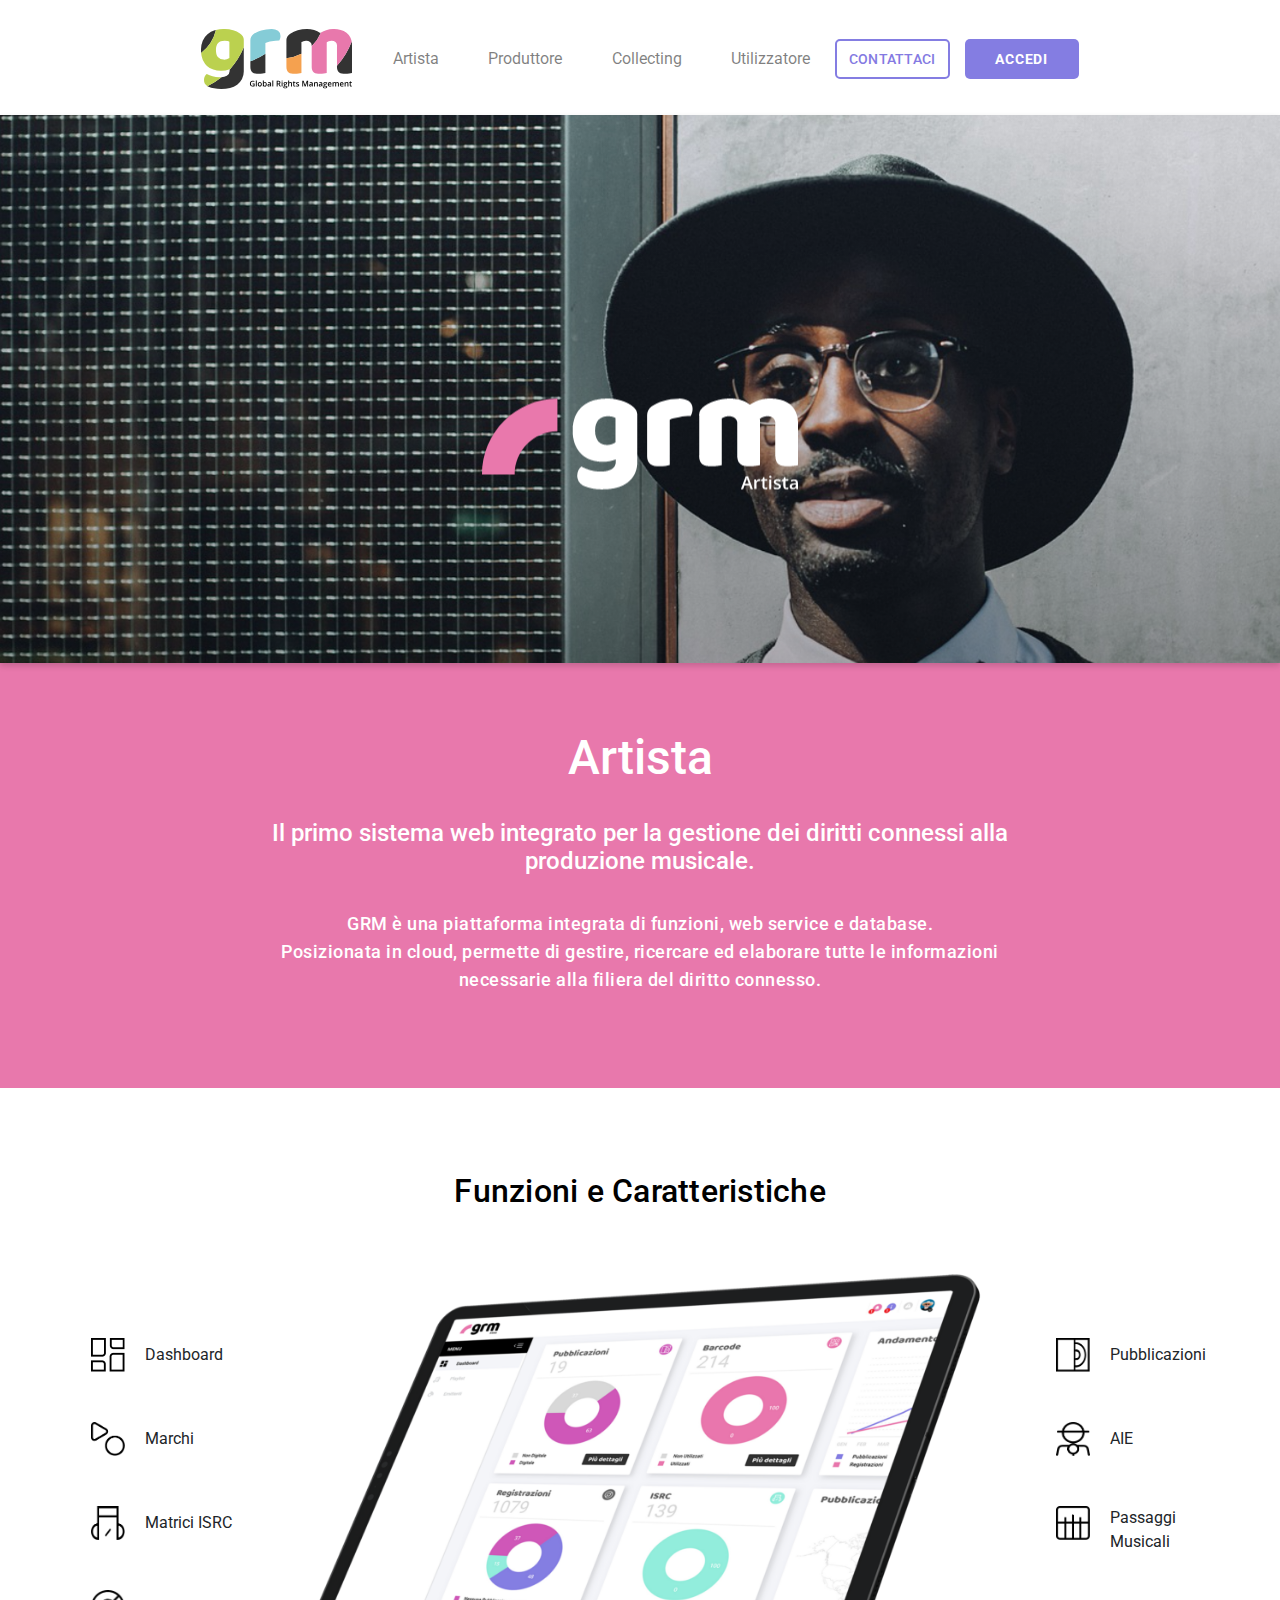
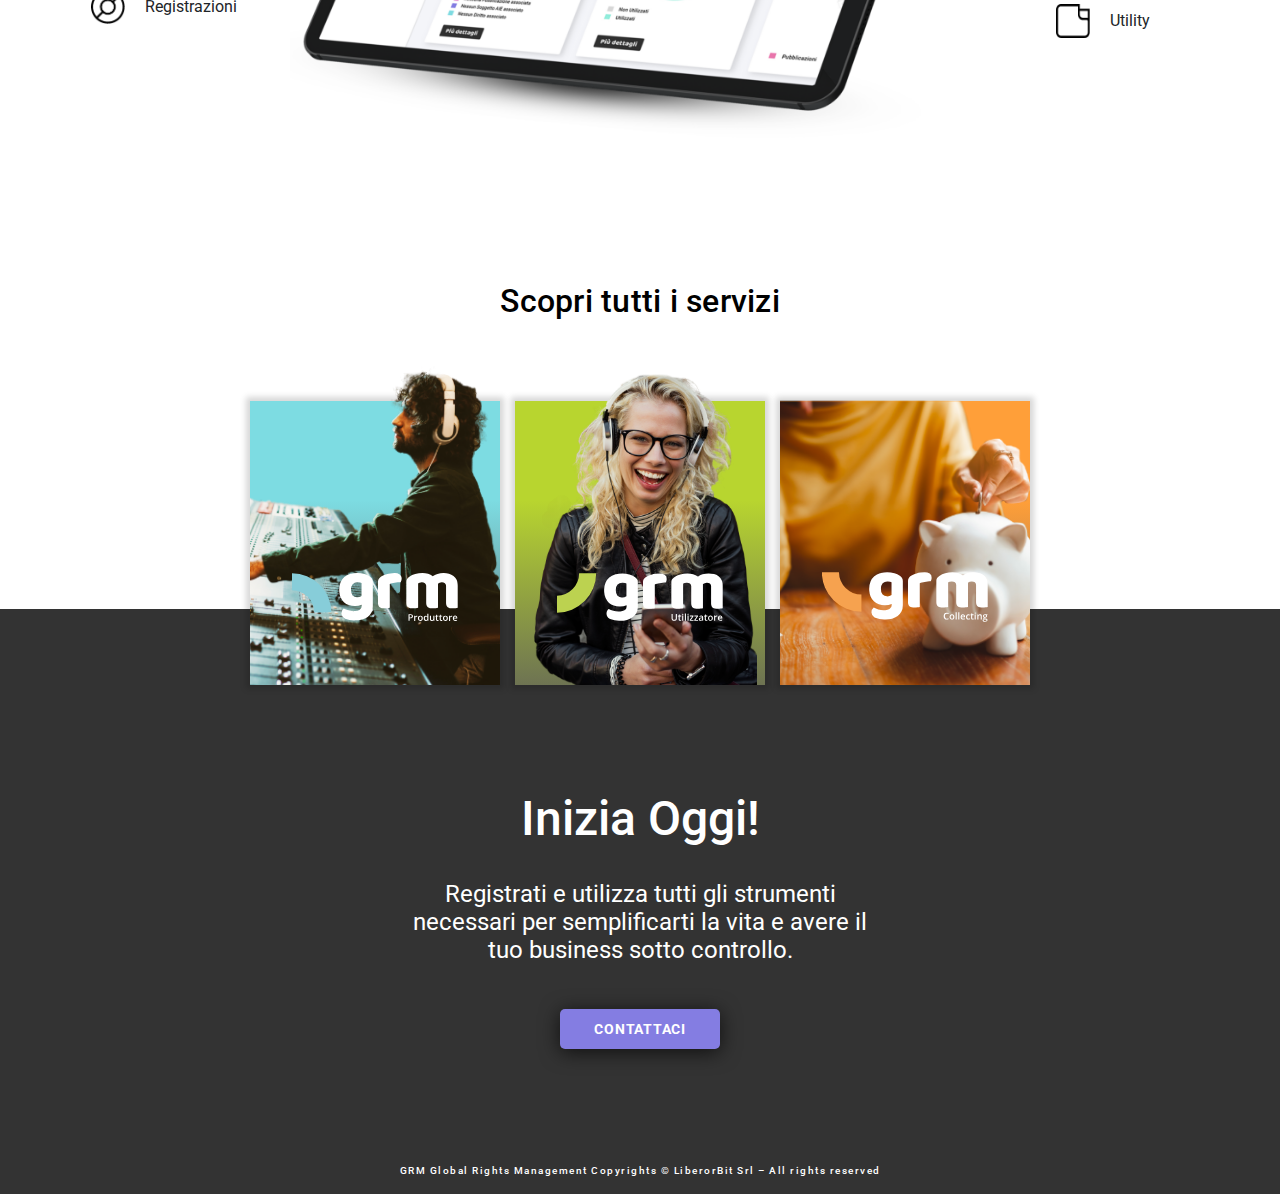
==== artista.html @ 09d43030 "Add files via upload" ====
<!DOCTYPE html>
<html lang="en">
  <head>
    <!-- Required meta tags -->
    <meta charset="utf-8" />
    <meta
      name="viewport"
      content="width=device-width, initial-scale=1, shrink-to-fit=no"
    />

    <!-- Bootstrap CSS -->
    <link
      rel="stylesheet"
      href="https://stackpath.bootstrapcdn.com/bootstrap/4.4.1/css/bootstrap.min.css"
      integrity="sha384-Vkoo8x4CGsO3+Hhxv8T/Q5PaXtkKtu6ug5TOeNV6gBiFeWPGFN9MuhOf23Q9Ifjh"
      crossorigin="anonymous"
    />

    <!-- CSS -->
    <link rel="stylesheet" href="css/style.css" />

    <!-- GOOGLE FONT -->
    <link
      href="https://fonts.googleapis.com/css?family=Roboto:400,500,700&display=swap"
      rel="stylesheet"
    />

    <!-- Title -->
    <title>GRM | Artista</title>
  </head>
  <body>
    <!-- NAVBAR -->
    <div class="cont-navbar">
      <nav class="navbar navbar-expand-lg navbar-light bg-white">
        <a class="navbar-brand" href="index.html">
          <img src="../img/Group351.svg" />
        </a>
        <button
          class="navbar-toggler"
          type="button"
          data-toggle="collapse"
          data-target="#navbarTogglerDemo02"
          aria-controls="navbarTogglerDemo02"
          aria-expanded="false"
          aria-label="Toggle navigation"
        >
          <span class="navbar-toggler-icon"></span>
        </button>
        <div class="collapse navbar-collapse" id="navbarTogglerDemo02">
          <ul class="navbar-nav nav-pills nav-fill mx-auto w-100">
            <!-- class active to add -->
            <li class="nav-item">
              <a class="nav-link" href="artista.html">Artista</a>
            </li>
            <li class="nav-item">
              <a class="nav-link" href="produttore.html">Produttore</a>
            </li>
            <li class="nav-item">
              <a class="nav-link" href="collecting.html">Collecting</a>
            </li>
            <li class="nav-item">
              <a class="nav-link" href="utilizzatore.html">Utilizzatore</a>
            </li>
          </ul>
          <a href="registrati.html" class="btn btn-white btn-top-1"
            >CONTATTACI</a
          >
          <a href="accedi.html" class="btn btn-purple btn-top-1">ACCEDI</a>
        </div>
      </nav>
    </div>

    <!-- ARTISTA HEADER -->

    <header id="header">
      <div class="header__landscape-a">
        <div class="header__logo-a"></div>
      </div>
      <div class="header__container-a">
        <div class="header__title">Artista</div>
        <div class="header__subtitle">
          Il primo sistema web integrato per la gestione dei diritti connessi
          alla produzione musicale.
        </div>
        <div class="header__footer">
          GRM è una piattaforma integrata di funzioni, web service e
          database.<br />Posizionata in cloud, permette di gestire, ricercare ed
          elaborare tutte le informazioni necessarie alla filiera del diritto
          connesso.
        </div>
      </div>
    </header>

    <!-- IPAD SECTION -->

    <section id="section">
      <div class="section__title">
        <h2>Funzioni e Caratteristiche</h2>
      </div>
      <div class="griglia">
        <div class="griglia__1">
          <div class="griglia__1--container">
            <img
              src="../img/icon/Dashboard@2x.png"
              alt="icon"
              class="griglia__1--icon"
            /><span class="griglia__1--text">Dashboard</span>
          </div>
          <div class="griglia__1--container">
            <img
              src="../img/icon/Group12@2x.png"
              alt="icon"
              class="griglia__1--icon"
            /><span class="griglia__1--text">Marchi</span>
          </div>
          <div class="griglia__1--container">
            <img
              src="../img/icon/Group20@2x.png"
              alt="icon"
              class="griglia__1--icon"
            /><span class="griglia__1--text">Matrici ISRC</span>
          </div>
          <div class="griglia__1--container">
            <img
              src="../img/icon/Group14@2x.png"
              alt="icon"
              class="griglia__1--icon"
            /><span class="griglia__1--text">Registrazioni</span>
          </div>
        </div>
        <div class="griglia__2">
          <img
            src="../img/artista/artista.png"
            alt="icon"
            class="griglia__2--img"
          />
        </div>
        <div class="griglia__3">
          <div class="griglia__3--container">
            <img
              src="../img/icon/Group22@2x.png"
              alt="icon"
              class="griglia__3--icon"
            /><span class="griglia__3--text">Pubblicazioni</span>
          </div>
          <div class="griglia__3--container">
            <img
              src="../img/icon/Group24@2x.png"
              alt="icon"
              class="griglia__3--icon"
            /><span class="griglia__3--text">AIE</span>
          </div>
          <div class="griglia__3--container">
            <img
              src="../img/icon/Group16@2x.png"
              alt="icon"
              class="griglia__3--icon"
            /><span class="griglia__3--text">Passaggi Musicali</span>
          </div>
          <div class="griglia__3--container">
            <img
              src="../img/icon/Group18@2x.png"
              alt="icon"
              class="griglia__3--icon"
            /><span class="griglia__3--text">Utility</span>
          </div>
        </div>
      </div>
    </section>

    <div class="container scopri-servizi-main">
      <h2>Scopri tutti i servizi</h2>
    </div>

    <!--Photo footer-->
    <div class="container footer-photos-special">
      <div class="photos-container-special">
        <div class="photo-container-special">
          <div style="height: 100%; position: relative;">
            <div class="photo-5"></div>
            <img class="img-special" src="../img/Group351.svg" alt="" />
            <div class="bg-5"></div>
          </div>
        </div>
        <div class="photo-container">
          <div style="height: 100%; position: relative;">
            <div class="photo-2"></div>
            <img
              class="img-standard"
              src="../img/Registrati/Produttore.png"
              alt=""
            />
            <div class="bg-2"></div>
          </div>
        </div>
        <div class="photo-container">
          <div style="height: 100%; position: relative;">
            <div class="photo-3"></div>
            <img
              class="img-standard"
              src="../img/Registrati/Utilizzatore.png"
              alt=""
            />
            <div class="bg-3"></div>
          </div>
        </div>
        <div class="photo-container">
          <div style="height: 100%; position: relative;">
            <a href="collecting.html">
              <div class="photo-4"></div>
              <img
                class="img-standard"
                src="../img/Registrati/Collecting.png"
                alt=""
              />
              <div class="bg-4"></div>
            </a>
          </div>
        </div>
      </div>
    </div>

    <footer class="footer container-fluid">
      <div
        class="container text-center"
        style="height: 181px; background-color: #333333;"
      ></div>
      <div id="footer__text">
        <div class="footer__container">
          <h2 class="footer__title">Inizia Oggi!</h2>
          <h3 class="footer__subtitle">
            Registrati e utilizza tutti gli strumenti necessari per
            semplificarti la vita e avere il tuo business sotto controllo.
          </h3>
          <a href="registrati.html" class="btn-purple btn btn-purple-footer"
            >CONTATTACI</a
          >
          <h5 class="footer__footer">
            GRM Global Rights Management Copyrights © LiberorBit Srl – All
            rights reserved
          </h5>
        </div>
      </div>
    </footer>

    <!-- Optional JavaScript -->
    <!-- jQuery first, then Popper.js, then Bootstrap JS -->
    <script
      src="https://code.jquery.com/jquery-3.4.1.slim.min.js"
      integrity="sha384-J6qa4849blE2+poT4WnyKhv5vZF5SrPo0iEjwBvKU7imGFAV0wwj1yYfoRSJoZ+n"
      crossorigin="anonymous"
    ></script>
    <script
      src="https://cdn.jsdelivr.net/npm/popper.js@1.16.0/dist/umd/popper.min.js"
      integrity="sha384-Q6E9RHvbIyZFJoft+2mJbHaEWldlvI9IOYy5n3zV9zzTtmI3UksdQRVvoxMfooAo"
      crossorigin="anonymous"
    ></script>
    <script
      src="https://stackpath.bootstrapcdn.com/bootstrap/4.4.1/js/bootstrap.min.js"
      integrity="sha384-wfSDF2E50Y2D1uUdj0O3uMBJnjuUD4Ih7YwaYd1iqfktj0Uod8GCExl3Og8ifwB6"
      crossorigin="anonymous"
    ></script>
  </body>
</html>
---- css/style.css ----
:root {
  /* max-width: 1920px; */
  margin: 0 auto;
  font-family: "Roboto", sans-serif;
  box-sizing: border-box;
  /* this define what 1rem is */
  /*  font-size: 62.5%; */ /*  1 rem = 10px; 10px/16px=62.5% */
}

/* UTILITIES */

.btn-white {
  border: 2px solid #847de2;
  border-radius: 5px;
  opacity: 1;
  text-align: center;
  font: 500 14px/20px Roboto;
  letter-spacing: 0.25px;
  color: #847ae2;
  text-transform: uppercase;
  opacity: 1;
  width: 160px;
  height: 40px;
  margin-right: 15px;
  padding-top: 8px;
}

.btn-white:hover {
  border: 2px solid #847de2;
  color: #817ade;
}

.btn-purple {
  background: #847de2 0% 0% no-repeat;
  border-radius: 5px;
  opacity: 1;
  text-align: center;
  font: 700 14px/16px Roboto;
  letter-spacing: 0.75px;
  color: #ffffff;
  text-transform: uppercase;
  width: 160px;
  height: 40px;
  padding-top: 11px;
}

.btn-purple:hover {
  background: #847de2 0% 0% no-repeat;
  color: #ffffff;
}

.header__title {
  max-width: 812px;
  margin: 0 auto;
  text-align: center;
  font: 500 48px/57px Roboto;
  letter-spacing: 0;
  color: #ffffff;
  opacity: 1;
  padding-top: 66px;
  padding-bottom: 33px;
}

.header__subtitle {
  max-width: 812px;
  margin: 0 auto;
  text-align: center;
  font: 500 24px/28px Roboto;
  letter-spacing: 0;
  color: #ffffff;
  opacity: 1;
  padding-bottom: 35px;
}

.header__footer {
  max-width: 812px;
  margin: 0 auto;
  text-align: center;
  font: 500 18px/28px Roboto;
  letter-spacing: 0.5px;
  color: #ffffff;
  opacity: 1;
}

/* NAVBAR */

.navbar {
  width: 71.04%;
  margin: 0 auto;
  padding-top: 24.07px;
  padding-bottom: 20.84px;
}

.cont-navbar {
  box-shadow: 0px 1px 5px #0000004d;
}

@media (max-width: 992px) {
  .btn-top-1 {
    margin-top: 10px;
    margin-left: 50%;
    transform: translateX(-50%);
  }

  .btn-top-2 {
    margin-top: 10px;
    margin-left: 50%;
    transform: translateX(-50%);
  }

  .navbar {
    width: 100%;
  }
}

/* .navbar {
  width: 100%;
  padding: 0 10%;
  min-height: 105px;
  background: #ffffff 0% 0% no-repeat;
  box-shadow: 0px 1px 5px #0000004d;
  opacity: 1;
}

.navbar-brand {
  background-image: url("../img/Group351.svg");
  width: 151px;
  height: 60px;
  opacity: 1;
}

.nav-link {
  width: 100%;
  font: 400 18px/28px Roboto;
  letter-spacing: 0.5px;
  color: #000000;
  opacity: 1;
} */
/* 
@media (max-width: 1920px) {
  .navbar-brand {
    margin-right: 120px;
  }
  .nav-link {
    margin-right: 120px;
  }
}


@media (max-width: 1872px) {
  .navbar-brand {
    margin-right: 100px;
  }
  .nav-link {
    margin-right: 100px;
  }
}

@media (max-width: 1740px) {
  .navbar {
    padding: 0 9%;
  }
  .navbar-brand {
    margin-right: 80px;
  }
  .nav-link {
    margin-right: 80px;
  }
}

@media (max-width: 1596px) {
  .navbar {
    padding: 0 8%;
  }
  .navbar-brand {
    margin-right: 60px;
  }
  .nav-link {
    margin-right: 60px;
  }
}

@media (max-width: 1402px) {
  .navbar {
    padding: 0 7%;
  }
  .navbar-brand {
    margin-right: 50px;
  }
  .nav-link {
    margin-right: 50px;
  }
}

@media (max-width: 1309px) {
  .navbar {
    padding: 0 6%;
  }
  .navbar-brand {
    margin-right: 40px;
  }
  .nav-link {
    margin-right: 40px;
  }
}

@media (max-width: 1237px) {
  .navbar {
    padding: 0 6%;
  }
  .navbar-brand {
    margin-right: 30px;
  }
  .nav-link {
    margin-right: 30px;
  }
}

@media (max-width: 1177px) {
  .navbar {
    padding: 0 5%;
  }
  .navbar-brand {
    margin-right: 25px;
  }
  .nav-link {
    margin-right: 25px;
  }
}

@media (max-width: 1126px) {
  .navbar {
    padding: 0 5%;
  }
  .navbar-brand {
    margin-right: 20px;
  }
  .nav-link {
    margin-right: 20px;
  }
}

@media (max-width: 1093px) {
  .navbar {
    padding: 0 4%;
  }
  .navbar-brand {
    margin-right: 15px;
  }
  .nav-link {
    margin-right: 15px;
  }
}

@media (max-width: 1033px) {
  .navbar {
    padding: 0 4%;
  }
  .navbar-brand {
    margin-right: 10px;
  }
  .nav-link {
    margin-right: 10px;
  }
}

@media (max-width: 1009px) {
  .navbar {
    padding: 0 3%;
  }
  .navbar-brand {
    margin-right: 10px;
  }
  .nav-link {
    margin-right: 10px;
  }
} 

@media (max-width: 991px) {
  .navbar {
    padding: 20px 20px;
  }

  .navbar-nav {
    flex-direction: row;
    padding-bottom: 5px;
  }
  .navbar-brand {
    margin-right: 10px;
  }
  .nav-link {
    margin-right: 10px;
  }
}

@media (max-width: 430px) {
  .navbar-nav {
    flex-direction: column;
  }
  .btn-purple {
    margin-top: 10px;
  }
}
*/

/* SHOWCASE */
.showcase__landscape {
  width: 100%;
  background-image: url("../img/Group539@2x.png");
  background-origin: padding-box;
  background-color: transparent;
  height: 655px;
  background-position: center;
  background-repeat: no-repeat;
  background-size: cover;
  position: relative;
  z-index: -1;
}

.showcase__container {
  max-width: 1088px;
  min-height: 279px;
  text-align: center;
  background: #ffffff 0% 0% no-repeat;
  margin: 0 auto;
}

@media (max-width: 900px) {
  .showcase__container {
    padding: 0 20px;
  }
}

.showcase__title {
  text-align: center;
  font: 400 48px/57px Roboto;
  letter-spacing: 0;
  color: #000000;
  opacity: 1;
  padding-top: 71px;
  padding-bottom: 35px;
}

.showcase__subtitle {
  max-width: 812px;
  text-align: center;
  font: 400 24px/28px Roboto;
  letter-spacing: 0;
  color: #000000;
  opacity: 1;
  margin: 0 auto;
  padding-bottom: 35px;
}

.showcase__footer {
  max-width: 812px;
  text-align: center;
  font: 400 18px/28px Roboto;
  letter-spacing: 0.5px;
  color: #000000;
  opacity: 1;
  padding-bottom: 79px;
  margin: 0 auto;
}

/* COLLECTING */

.header__landscape-c {
  width: 100%;
  background-image: linear-gradient(
      to bottom,
      rgba(0, 0, 0, 0),
      rgba(0, 0, 0, 0.3)
    ),
    url("../img/collecting/Group540.png");
  background-origin: padding-box;
  background-color: transparent;
  height: 548px;
  background-position: center;
  background-repeat: no-repeat;
  background-size: cover;
  position: relative;
  box-shadow: 0px 3px 6px #00000029;
  z-index: -1;
}

.header__logo-c {
  background-image: url("../img/collecting/Logo_Collecting_Negativo.png");
  width: 304px;
  height: 91px;
  background-color: transparent;
  position: absolute;
  top: 60%;
  left: 50%;
  transform: translate(-50%, -50%);
}

.header__container-c {
  width: 100%;
  min-height: 425px;
  text-align: center;
  background: #f4a34f 0% 0% no-repeat;
}

/* PRODUTTORE */

.header__landscape-p {
  width: 100%;
  background-image: linear-gradient(
      to bottom,
      rgba(0, 0, 0, 0),
      rgba(0, 0, 0, 0.3)
    ),
    url("../img/produttore/Group541.png");
  background-origin: padding-box;
  background-color: transparent;
  height: 548px;
  background-position: center;
  background-repeat: no-repeat;
  background-size: cover;
  position: relative;
  box-shadow: 0px 3px 6px #00000029;
  z-index: -1;
}

.header__logo-p {
  background-image: url("../img/produttore/Logo_Produttore_Negativo.png");
  width: 315px;
  height: 91px;
  background-color: transparent;
  position: absolute;
  top: 60%;
  left: 50%;
  transform: translate(-50%, -50%);
}

.header__container-p {
  width: 100%;
  min-height: 425px;
  text-align: center;
  background: #88cdd8 0% 0% no-repeat;
}

/* UTILIZZATORE */

.header__landscape-u {
  width: 100%;
  background-image: linear-gradient(
      to bottom,
      rgba(0, 0, 0, 0),
      rgba(0, 0, 0, 0.3)
    ),
    url("../img/utilizzatore/Group542.png");
  background-origin: padding-box;
  background-color: transparent;
  height: 548px;
  background-position: center;
  background-repeat: no-repeat;
  background-size: cover;
  position: relative;
  box-shadow: 0px 3px 6px #00000029;
  z-index: -1;
}

.header__logo-u {
  background-image: url("../img/utilizzatore/Logo_Utilizzatore_Negativo.png");
  width: 316px;
  height: 91px;
  background-color: transparent;
  position: absolute;
  top: 60%;
  left: 50%;
  transform: translate(-50%, -50%);
}

.header__container-u {
  width: 100%;
  min-height: 425px;
  text-align: center;
  background: #bcd350 0% 0% no-repeat;
}

/* ARTISTA */

.header__landscape-a {
  width: 100%;
  background-image: linear-gradient(
      to bottom,
      rgba(0, 0, 0, 0),
      rgba(0, 0, 0, 0.3)
    ),
    url("../img/artista/adult-1853494_1920.png");
  background-origin: padding-box;
  background-color: transparent;
  height: 548px;
  background-position: center;
  background-repeat: no-repeat;
  background-size: cover;
  position: relative;
  box-shadow: 0px 3px 6px #00000029;
}

.header__logo-a {
  background-image: url("../img/artista/Logo_Artista_Negativo.png");
  width: 316px;
  height: 91px;
  background-color: transparent;
  position: absolute;
  top: 60%;
  left: 50%;
  transform: translate(-50%, -50%);
}

.header__container-a {
  width: 100%;
  min-height: 425px;
  text-align: center;
  background: #e878ac 0% 0% no-repeat;
}

/* LAYOUT IPAD */
#section {
  width: 100%;
  background: #ffffff 0% 0% no-repeat padding-box;
  opacity: 1;
}

.section__title {
  text-align: center;
  font: 400 34px/40px Roboto;
  letter-spacing: 0.25px;
  color: #000000;
  opacity: 1;
  padding-top: 84px;
  min-height: 76px;
}

.griglia {
  margin: 0 auto;
  max-width: 1323px;
  display: grid;
  grid-template-columns: 1fr 2fr 1fr;
}

.griglia__1 {
  padding-top: 120px;
}

.griglia__1--container {
  display: grid;
  grid-template-columns: 1fr 1fr;
  padding-bottom: 50px;
}

.griglia__1--icon {
  justify-self: end;
  width: 34px;
  height: 34px;
  margin-right: 20px;
}

.griglia__1--text {
  align-self: center;
}

.griglia__2 {
  justify-self: center;
  align-self: center;
}

.griglia__2--img {
  max-width: 700px;
  max-height: 525px;
}

.griglia__3 {
  padding-top: 120px;
  margin-right: 50px;
}

.griglia__3--container {
  display: grid;
  grid-template-columns: 1fr 1fr;
  padding-bottom: 50px;
}

.griglia__3--icon {
  justify-self: end;
  width: 34px;
  height: 34px;
  margin-right: 20px;
}

.griglia__3--text {
  align-self: center;
}

.scopri-servizi-main {
  padding-top: 139px;
  height: 76px;
  text-align: center;
  padding-bottom: 76px;
  font: 400 34px/40px Roboto;
  letter-spacing: 0.25px;
  color: #000000;
}

/* FORM */
.form-header {
  text-align: center;
  font-family: "Roboto", sans-serif;
  letter-spacing: 0;
  color: #000000;
  opacity: 1;
}

.registrati-main-text {
  padding-top: 91px;
  padding-bottom: 66px;
}

@media screen and (max-width: 404px) {
  .registrati-main-text {
    padding-top: 61px;
    padding-bottom: 36px;
  }
  #name-placeholder {
    margin-right: 0px;
  }
}

#name-placeholder {
  margin-right: 12px;
}

#tel-placeholder {
  margin-left: 12px;
}

@media screen and (max-width: 767px) {
  #name-placeholder {
    margin-right: 0px;
  }
  #tel-placeholder {
    margin-left: 0px;
  }
}

/* FOOTER */

footer {
  background-color: #333333;
  z-index: -10;
}

.send-container {
  text-align: center;
  padding-top: 20px;
  max-width: 904px;
  max-height: 302px;
}

.btn-invia {
  box-shadow: 0px 0px 10px 3px #00000040;
  letter-spacing: 1.5px;
}

.scopri-servizi {
  font-size: 34px;
  padding-top: 56px;
  padding-bottom: 25px;
  letter-spacing: 0.25px;
  font-family: "Roboto";
}

.footer-photos {
  max-width: 1089px;
  max-height: 377px;
  position: relative;
  margin-bottom: -6%;
  z-index: 40;
  margin-top: 15px;
}

.photos-container {
  display: grid;
  grid-template-columns: 1fr 1fr 1fr 1fr;
  column-gap: 15px;
  height: 312px;
}

.footer-photos-3 {
  max-width: 810px;
  max-height: 377px;
  position: relative;
  margin-bottom: -6%;
  z-index: 40;
  margin-top: 15px;
}
.photos-container-3 {
  display: grid;
  grid-template-columns: 1fr 1fr 1fr;
  column-gap: 15px;
  height: 312px;
}

.footer-photos-special {
  max-width: 810px;
  max-height: 377px;
  position: relative;
  margin-bottom: -6%;
  z-index: 40;
  margin-top: 15px;
}
.photos-container-special {
  display: grid;
  grid-template-columns: 1fr 1fr 1fr;
  column-gap: 15px;
  height: 312px;
}

.photo-container {
  position: relative;
}

.photo-container-special {
  position: relative;
  display: none;
}

.photo-1 {
  box-shadow: 0px 0px 6px 4px #00000029;
  background-image: linear-gradient(
    to bottom,
    rgba(91, 91, 91, 0) 35%,
    rgba(91, 91, 91, 0.8)
  );
  background-color: #ff6abc;
  height: 91%;
  width: 100%;
  position: absolute;
  bottom: 0;
}

.img-standard {
  position: absolute;
  max-width: 100%;
  bottom: 0;
}

.bg-1 {
  position: absolute;
  bottom: 20%;
  left: 50%;
  transform: translateX(-50%);
  width: 66.53%;
  height: 16.97%;
  background-image: url(../img/Registrati/Logo_Artista_Negativo.svg);
  background-repeat: no-repeat;
  background-position: center;
  background-size: contain;
}

.photo-2 {
  box-shadow: 0px 0px 6px 4px #00000029;
  background-image: linear-gradient(
    to bottom,
    rgba(91, 91, 91, 0) 35%,
    rgba(91, 91, 91, 0.8)
  );
  background-color: #7ddce2;
  height: 91%;
  width: 100%;
  position: absolute;
  bottom: 0;
}

.bg-2 {
  position: absolute;
  bottom: 20%;
  left: 50%;
  transform: translateX(-50%);
  width: 66.53%;
  height: 16.97%;
  background-image: url(../img/Registrati/Logo_Produttore_Negativo.svg);
  background-repeat: no-repeat;
  background-position: center;
  background-size: contain;
}

.photo-3 {
  box-shadow: 0px 0px 6px 4px #00000029;
  background-image: linear-gradient(
    to bottom,
    rgba(91, 91, 91, 0) 35%,
    rgba(91, 91, 91, 0.8)
  );
  background-color: #b8d52f;
  height: 91%;
  width: 100%;
  position: absolute;
  bottom: 0;
}

.bg-3 {
  position: absolute;
  bottom: 20%;
  left: 50%;
  transform: translateX(-50%);
  width: 66.53%;
  height: 16.97%;
  background-image: url(../img/Registrati/Logo_Utilizzatore_Negativo.svg);
  background-repeat: no-repeat;
  background-position: center;
  background-size: contain;
}

.photo-4 {
  box-shadow: 0px 0px 6px 4px #00000029;
  background-image: linear-gradient(
    to bottom,
    rgba(91, 91, 91, 0) 35%,
    rgba(91, 91, 91, 0.8)
  );
  background-color: #ff9f39;
  height: 91%;
  width: 100%;
  position: absolute;
  bottom: 0;
}

.bg-4 {
  position: absolute;
  bottom: 20%;
  left: 50%;
  transform: translateX(-50%);
  width: 66.53%;
  height: 16.97%;
  background-image: url(../img/Registrati/Logo_Collecting_Negativo.svg);
  background-repeat: no-repeat;
  background-position: center;
  background-size: contain;
}

.photo-5 {
  box-shadow: 0px 0px 6px 4px #00000029;
  background-image: linear-gradient(
    to bottom,
    rgba(91, 91, 91, 0) 35%,
    rgba(91, 91, 91, 0.8)
  );
  background-color: #8a8a8a;
  height: 92%;
  width: 100%;
  position: absolute;
  bottom: 0;
}

.img-special {
  position: absolute;
  max-width: 100%;
  top: 50%;
  transform: translateY(-50%);
  left: 50%;
  transform: translateX(-50%);
}

.bg-5 {
  position: absolute;
  bottom: 20%;
  left: 50%;
  transform: translateX(-50%);
  width: 66.53%;
  height: 16.97%;
  background-repeat: no-repeat;
  background-position: center;
  background-size: contain;
}

@media screen and (max-width: 1089px) {
  .photos-container {
    display: grid;
    grid-template-columns: 1fr 1fr;
    grid-template-rows: 1fr 1fr;
    column-gap: 15px;
    height: 624px;
  }
  .footer-photos {
    max-width: 535px;
    max-height: 552px;
    position: relative;
    margin-bottom: -6%;
    z-index: 40;
    margin-top: 15px;
  }

  .photos-container-special {
    display: grid;
    grid-template-columns: 1fr 1fr;
    grid-template-rows: 1fr 1fr;
    column-gap: 15px;
    height: 624px;
  }
  .footer-photos-special {
    max-width: 535px;
    max-height: 552px;
    position: relative;
    margin-bottom: -6%;
    z-index: 40;
    margin-top: 15px;
  }

  .photo-container-special {
    display: block;
  }

  .img-standard {
    min-height: 100%;
    object-fit: cover;
    position: absolute;
    max-width: 100%;
    bottom: 0;
    left: 50%;
    transform: translateX(-50%);
  }

  .photo-1 {
    box-shadow: 0px 0px 6px 4px #00000029;
    background-image: linear-gradient(
      to bottom,
      rgba(91, 91, 91, 0) 35%,
      rgba(91, 91, 91, 0.8)
    );
    background-color: #ff6abc;
    height: 89.1%;
    width: 100%;
    position: absolute;
    bottom: 0;
  }

  .photo-2 {
    box-shadow: 0px 0px 6px 4px #00000029;
    background-image: linear-gradient(
      to bottom,
      rgba(91, 91, 91, 0) 35%,
      rgba(91, 91, 91, 0.8)
    );
    background-color: #7ddce2;
    height: 89.1%;
    width: 100%;
    position: absolute;
    bottom: 0;
  }
  .photo-3 {
    box-shadow: 0px 0px 6px 4px #00000029;
    background-image: linear-gradient(
      to bottom,
      rgba(91, 91, 91, 0) 35%,
      rgba(91, 91, 91, 0.8)
    );
    background-color: #b8d52f;
    height: 89.1%;
    width: 100%;
    position: absolute;
    bottom: 0;
  }
  .photo-4 {
    box-shadow: 0px 0px 6px 4px #00000029;
    background-image: linear-gradient(
      to bottom,
      rgba(91, 91, 91, 0) 35%,
      rgba(91, 91, 91, 0.8)
    );
    background-color: #ff9f39;
    height: 89.1%;
    width: 100%;
    position: absolute;
    bottom: 0;
  }
  .photo-5 {
    box-shadow: 0px 0px 6px 4px #00000029;
    background-image: linear-gradient(
      to bottom,
      rgba(91, 91, 91, 0) 35%,
      rgba(91, 91, 91, 0.8)
    );
    background-color: #8a8a8a;
    height: 89.1%;
    width: 100%;
    position: absolute;
    bottom: 0;
  }

  .img-special {
    object-fit: cover;
    position: absolute;
    max-width: 100%;
    top: 50%;
    transform: translateY(-50%);
    left: 50%;
    transform: translateX(-50%);
  }
}

/* FOOTER TEXT */

.footer__text {
  width: 100%;
  text-align: center;
  background: #333333 0% 0% no-repeat padding-box;
  opacity: 1;
}

.footer__container {
  width: 100%;
  text-align: center;
}

.footer__title {
  max-width: 743px;
  margin: 0 auto;
  text-align: center;
  font: 500 48px/57px Roboto;
  letter-spacing: 0;
  color: #ffffff;
  opacity: 1;
}

.footer__subtitle {
  max-width: 494px;
  margin: 0 auto;
  text-align: center;
  margin-top: 33px;
  margin-bottom: 45px;
  font: 400 24px/28px Roboto;
  letter-spacing: 0;
  color: #ffffff;
  opacity: 1;
}

.btn-purple-footer {
  text-align: center;
  font: 700 14px/16px Roboto;
  letter-spacing: 0.75px;
  color: #ffffff;
  text-transform: uppercase;
  opacity: 1;
  box-shadow: 0px 3px 20px #000000b3;
}

.footer__footer {
  max-width: 618px;
  margin: 0 auto;
  padding-top: 114px;
  padding-bottom: 15px;
  text-align: center;
  font: 500 10px/16px Roboto;
  letter-spacing: 1.5px;
  color: #ffffff;
  opacity: 1;
}

@media (max-width: 1228px) {
  .navbar {
    width: 100%;
  }
}
/* 
@media (min-width: 1400px) {
  .navbar-nav .nav-link {
    margin-right: 10px;
  }

  .navbar-nav .nav-link:last-child {
    margin-right: 30px;
  }
}

@media (min-width: 1400px) {
  .navbar-nav .nav-link {
    margin-right: 20px;
  }

  .navbar-nav .nav-link:last-child {
    margin-right: 50px;
  }
}

@media (min-width: 1600px) {
  .navbar-nav .nav-link {
    margin-right: 30px;
  }

  .navbar-nav .nav-link:last-child {
    margin-right: 100px;
  }
} */

@media (max-width: 1235px) {
  .griglia__2--img {
    max-width: 490px;
    max-height: 367.5px;
  }
}

@media (max-width: 1050px) {
  .griglia {
    grid-template-columns: 1fr 1fr;
  }
  .griglia__1 {
    order: 2;
  }
  .griglia__2 {
    order: 1;
    grid-column: 1 / 3;
  }
  .griglia__3 {
    order: 2;
  }
}

@media (max-width: 600px) {
  .griglia {
    grid-template-columns: 1fr 1fr 1f;
  }
  .griglia__1 {
    order: 2;
    grid-column: 1 / 3;
  }
  .griglia__2 {
    order: 1;
    grid-column: 1 / 3;
  }
  .griglia__3 {
    order: 3;
    grid-column: 1 / 3;
    margin-right: 0;
    padding-top: 0;
  }
  .griglia__2--img {
    max-width: 420px;
    max-height: 315px;
  }
}

@media (max-width: 450px) {
  .griglia__2--img {
    max-width: 315px;
    max-height: 236px;
  }
}

@media (max-width: 900px) {
  .header__title {
    padding-left: 20px;
    padding-right: 20px;
  }
  .header__subtitle {
    padding-left: 20px;
    padding-right: 20px;
  }
  .header__footer {
    padding-left: 20px;
    padding-right: 20px;
  }
}
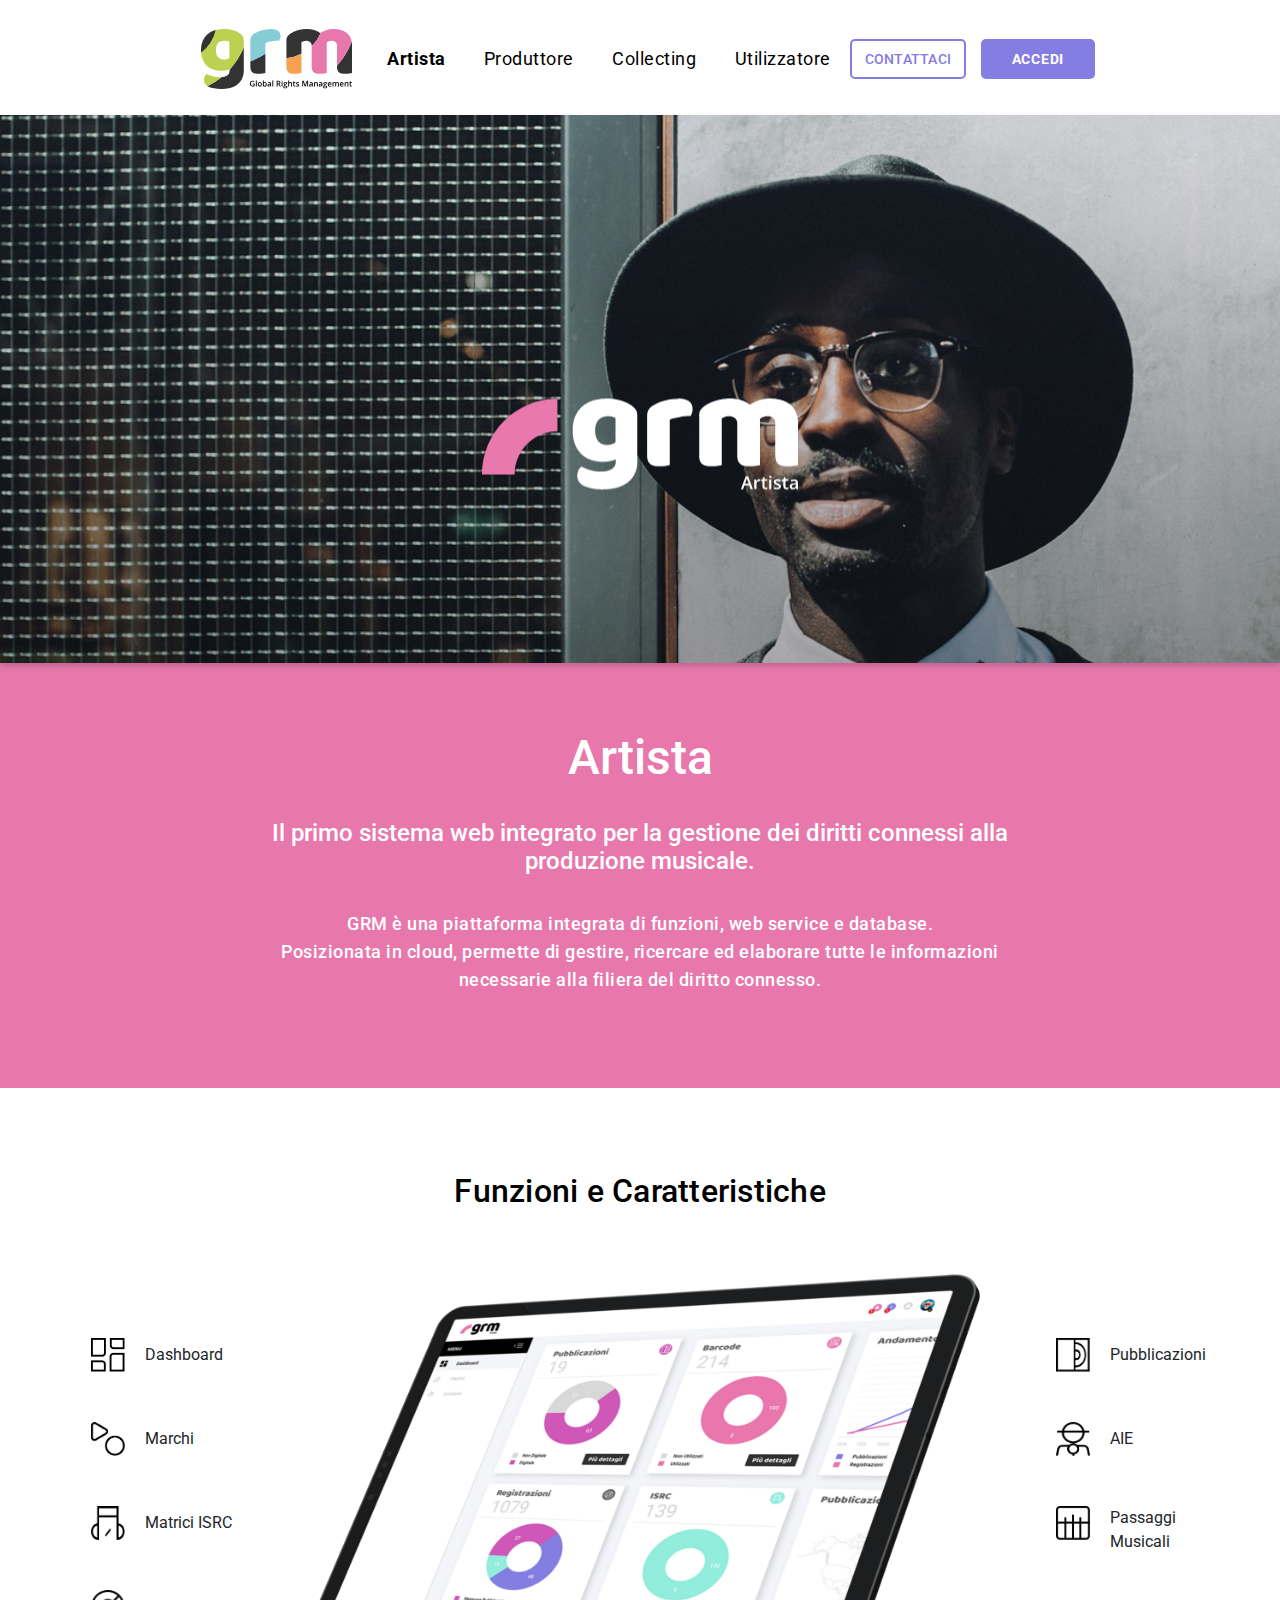
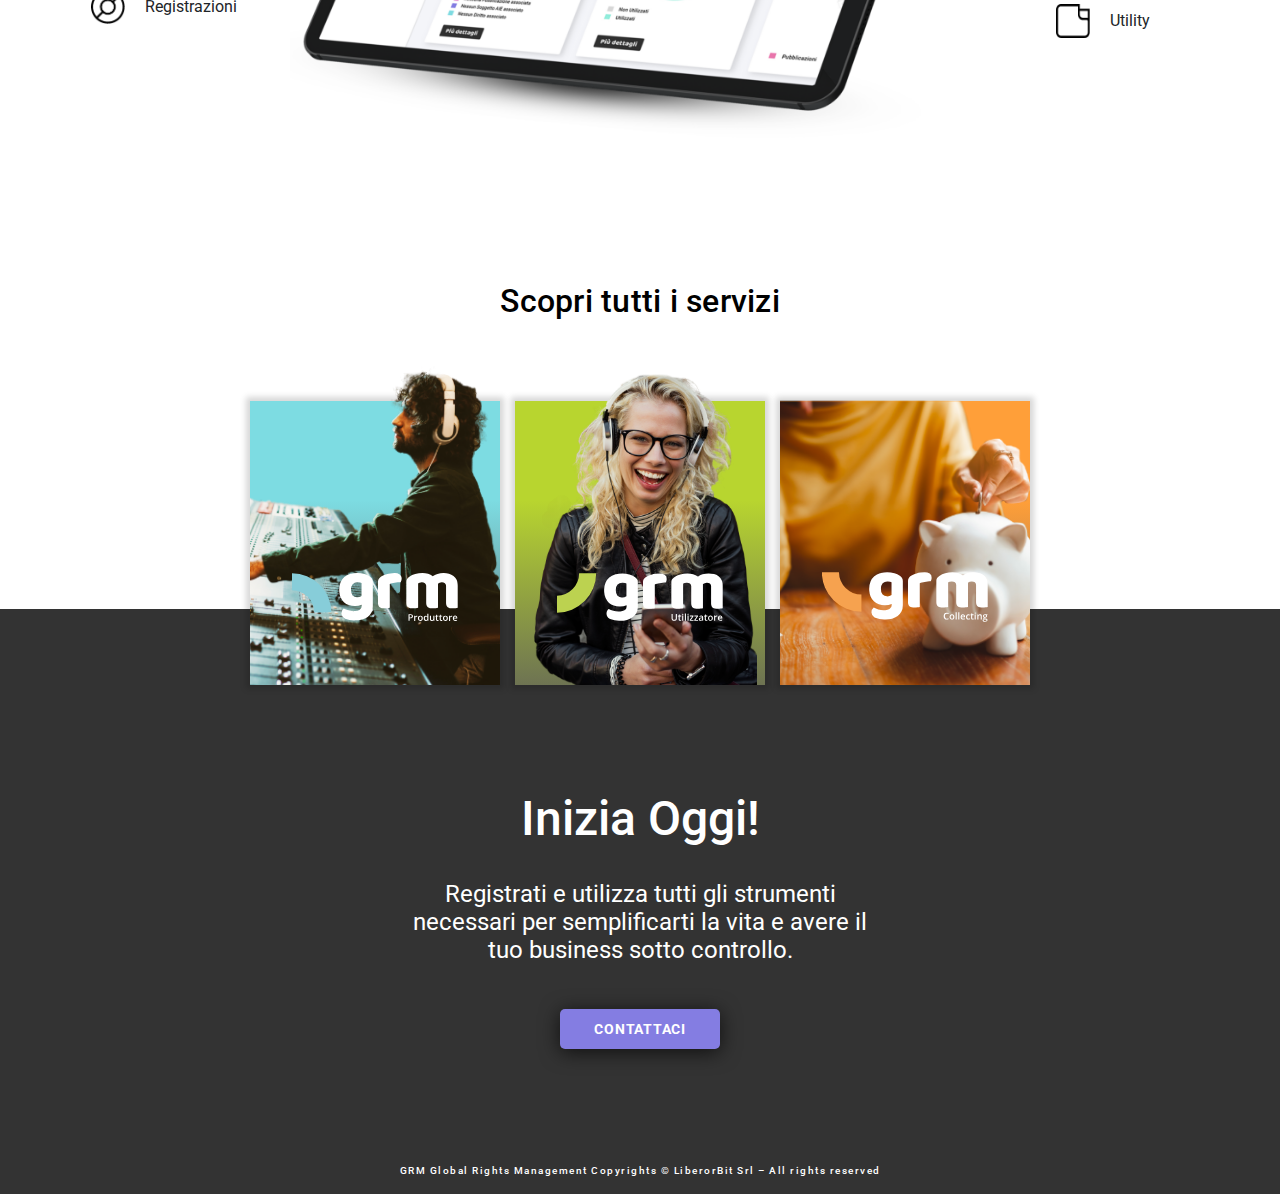
==== commit 9bedcf15: "Add files via upload" ====
--- a/artista.html
+++ b/artista.html
@@ -50,7 +50,7 @@
           <ul class="navbar-nav nav-pills nav-fill mx-auto w-100">
             <!-- class active to add -->
             <li class="nav-item">
-              <a class="nav-link" href="artista.html">Artista</a>
+              <a class="nav-link active1" href="artista.html">Artista</a>
             </li>
             <li class="nav-item">
               <a class="nav-link" href="produttore.html">Produttore</a>
@@ -177,31 +177,37 @@
       <div class="photos-container-special">
         <div class="photo-container-special">
           <div style="height: 100%; position: relative;">
-            <div class="photo-5"></div>
-            <img class="img-special" src="../img/Group351.svg" alt="" />
-            <div class="bg-5"></div>
+            <a href="index.html">
+              <div class="photo-5"></div>
+              <img class="img-special" src="../img/Group351.svg" alt="" />
+              <div class="bg-5"></div>
+            </a>
           </div>
         </div>
         <div class="photo-container">
           <div style="height: 100%; position: relative;">
-            <div class="photo-2"></div>
-            <img
-              class="img-standard"
-              src="../img/Registrati/Produttore.png"
-              alt=""
-            />
-            <div class="bg-2"></div>
+            <a href="produttore.html">
+              <div class="photo-2"></div>
+              <img
+                class="img-standard"
+                src="../img/Registrati/Produttore.png"
+                alt=""
+              />
+              <div class="bg-2"></div>
+            </a>
           </div>
         </div>
         <div class="photo-container">
           <div style="height: 100%; position: relative;">
-            <div class="photo-3"></div>
-            <img
-              class="img-standard"
-              src="../img/Registrati/Utilizzatore.png"
-              alt=""
-            />
-            <div class="bg-3"></div>
+            <a href="utilizzatore.html">
+              <div class="photo-3"></div>
+              <img
+                class="img-standard"
+                src="../img/Registrati/Utilizzatore.png"
+                alt=""
+              />
+              <div class="bg-3"></div>
+            </a>
           </div>
         </div>
         <div class="photo-container">
--- a/css/style.css
+++ b/css/style.css
@@ -8,6 +8,28 @@
 }
 
 /* UTILITIES */
+
+.navbar-light .navbar-nav .nav-link {
+  color: #000000;
+}
+
+.nav-link {
+  text-align: center;
+  font: 400 18px/28px Roboto;
+  letter-spacing: 0.5px;
+  color: #000000;
+  opacity: 1;
+}
+
+.nav-link.active1 {
+  text-align: center;
+  font-weight: bold;
+  font: 700 18px/28px Roboto;
+  letter-spacing: 0.5px;
+  color: black;
+  opacity: 1;
+  background-color: transparent;
+}
 
 .btn-white {
   border: 2px solid #847de2;
